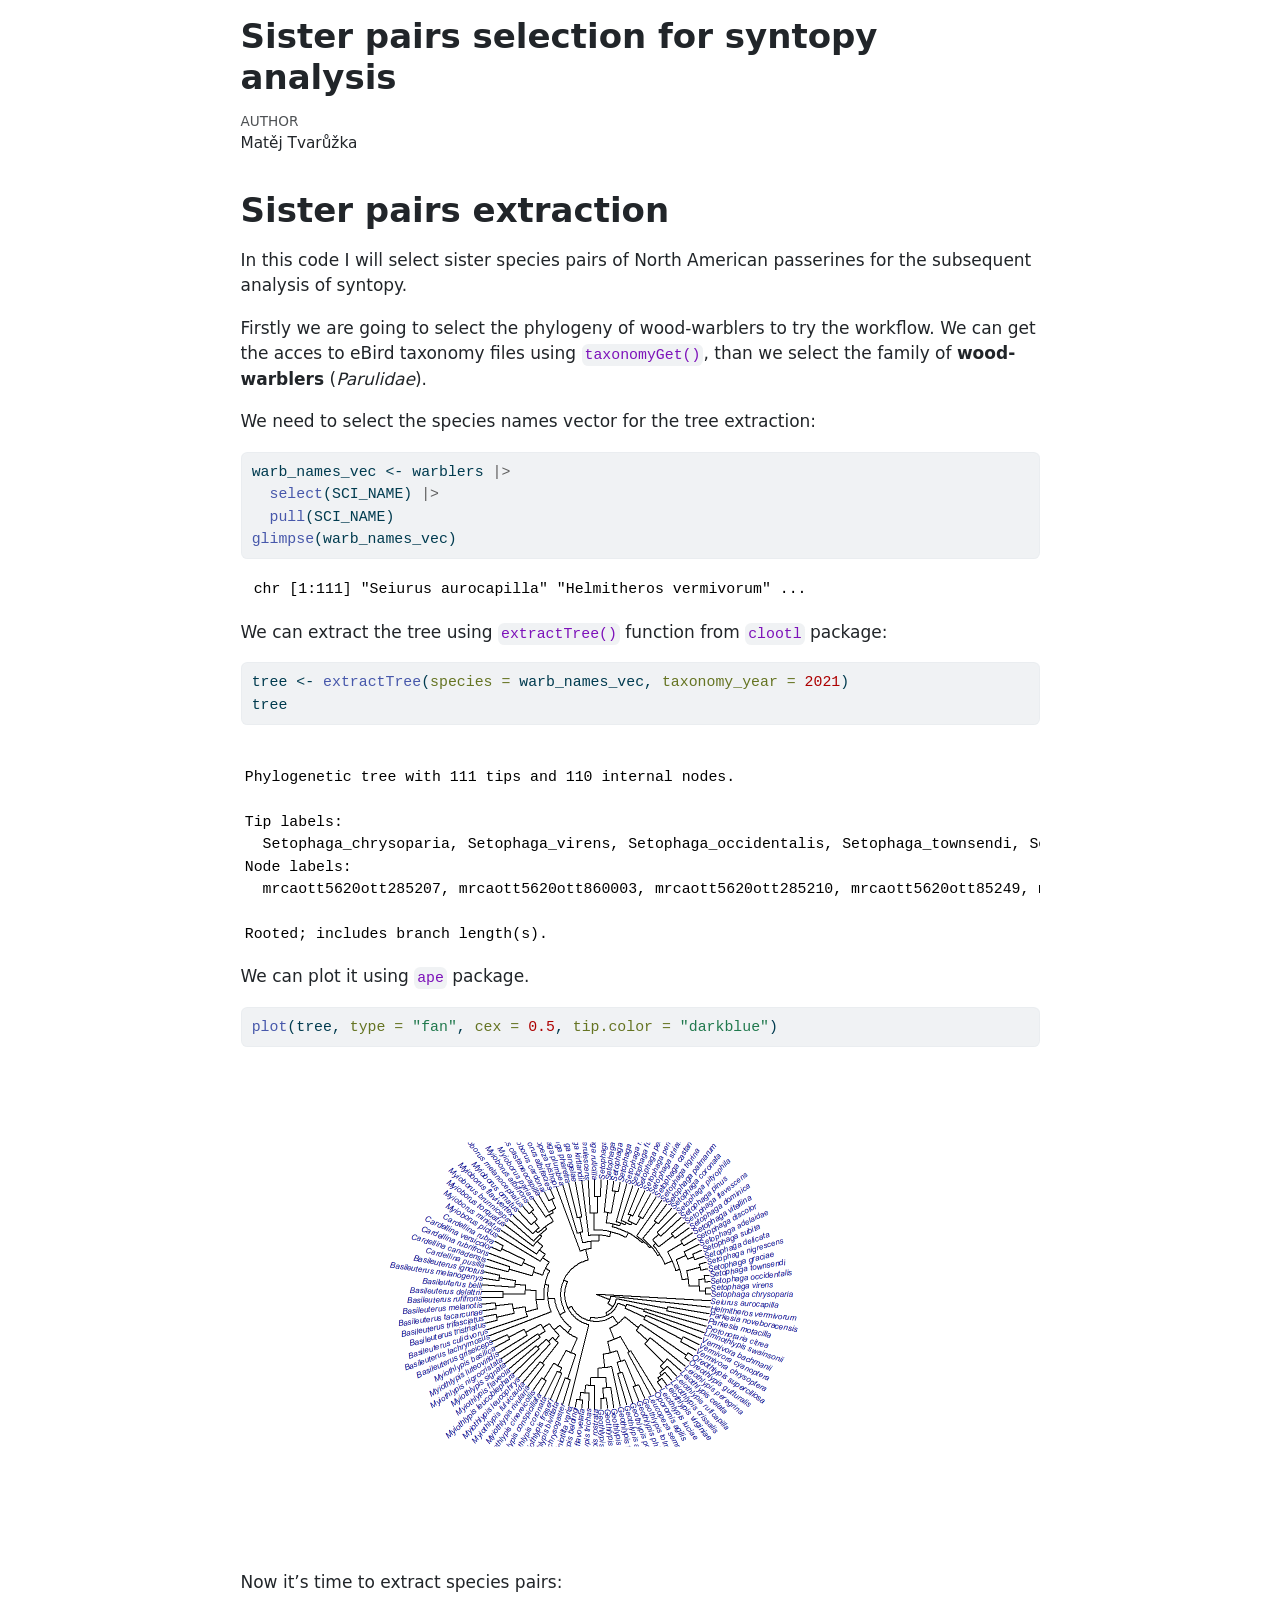
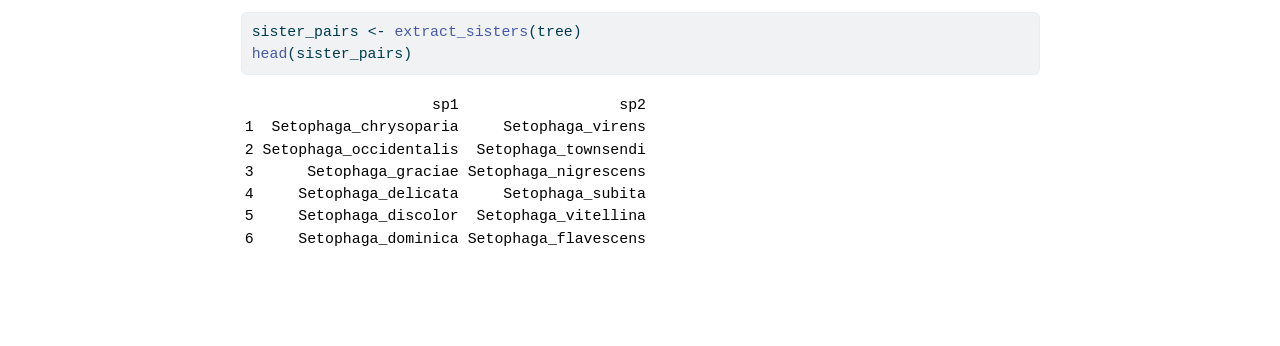
==== index.html @ 0c90c985 "update" ====
<!DOCTYPE html>
<html xmlns="http://www.w3.org/1999/xhtml" lang="en" xml:lang="en"><head>

<meta charset="utf-8">
<meta name="generator" content="quarto-1.8.27">

<meta name="viewport" content="width=device-width, initial-scale=1.0, user-scalable=yes">

<meta name="author" content="Matěj Tvarůžka">

<title>Sister pairs selection for syntopy analysis</title>
<style>
code{white-space: pre-wrap;}
span.smallcaps{font-variant: small-caps;}
div.columns{display: flex; gap: min(4vw, 1.5em);}
div.column{flex: auto; overflow-x: auto;}
div.hanging-indent{margin-left: 1.5em; text-indent: -1.5em;}
ul.task-list{list-style: none;}
ul.task-list li input[type="checkbox"] {
  width: 0.8em;
  margin: 0 0.8em 0.2em -1em; /* quarto-specific, see https://github.com/quarto-dev/quarto-cli/issues/4556 */ 
  vertical-align: middle;
}
/* CSS for syntax highlighting */
html { -webkit-text-size-adjust: 100%; }
pre > code.sourceCode { white-space: pre; position: relative; }
pre > code.sourceCode > span { display: inline-block; line-height: 1.25; }
pre > code.sourceCode > span:empty { height: 1.2em; }
.sourceCode { overflow: visible; }
code.sourceCode > span { color: inherit; text-decoration: inherit; }
div.sourceCode { margin: 1em 0; }
pre.sourceCode { margin: 0; }
@media screen {
div.sourceCode { overflow: auto; }
}
@media print {
pre > code.sourceCode { white-space: pre-wrap; }
pre > code.sourceCode > span { text-indent: -5em; padding-left: 5em; }
}
pre.numberSource code
  { counter-reset: source-line 0; }
pre.numberSource code > span
  { position: relative; left: -4em; counter-increment: source-line; }
pre.numberSource code > span > a:first-child::before
  { content: counter(source-line);
    position: relative; left: -1em; text-align: right; vertical-align: baseline;
    border: none; display: inline-block;
    -webkit-touch-callout: none; -webkit-user-select: none;
    -khtml-user-select: none; -moz-user-select: none;
    -ms-user-select: none; user-select: none;
    padding: 0 4px; width: 4em;
  }
pre.numberSource { margin-left: 3em;  padding-left: 4px; }
div.sourceCode
  {   }
@media screen {
pre > code.sourceCode > span > a:first-child::before { text-decoration: underline; }
}
</style>


<script src="index_files/libs/clipboard/clipboard.min.js"></script>
<script src="index_files/libs/quarto-html/quarto.js" type="module"></script>
<script src="index_files/libs/quarto-html/tabsets/tabsets.js" type="module"></script>
<script src="index_files/libs/quarto-html/axe/axe-check.js" type="module"></script>
<script src="index_files/libs/quarto-html/popper.min.js"></script>
<script src="index_files/libs/quarto-html/tippy.umd.min.js"></script>
<script src="index_files/libs/quarto-html/anchor.min.js"></script>
<link href="index_files/libs/quarto-html/tippy.css" rel="stylesheet">
<link href="index_files/libs/quarto-html/quarto-syntax-highlighting-ed96de9b727972fe78a7b5d16c58bf87.css" rel="stylesheet" id="quarto-text-highlighting-styles">
<script src="index_files/libs/bootstrap/bootstrap.min.js"></script>
<link href="index_files/libs/bootstrap/bootstrap-icons.css" rel="stylesheet">
<link href="index_files/libs/bootstrap/bootstrap-9e3ffae467580fdb927a41352e75a2e0.min.css" rel="stylesheet" append-hash="true" id="quarto-bootstrap" data-mode="light">


</head>

<body class="fullcontent quarto-light">

<div id="quarto-content" class="page-columns page-rows-contents page-layout-article">

<main class="content" id="quarto-document-content">

<header id="title-block-header" class="quarto-title-block default">
<div class="quarto-title">
<h1 class="title">Sister pairs selection for syntopy analysis</h1>
</div>



<div class="quarto-title-meta">

    <div>
    <div class="quarto-title-meta-heading">Author</div>
    <div class="quarto-title-meta-contents">
             <p>Matěj Tvarůžka </p>
          </div>
  </div>
    
  
    
  </div>
  


</header>


<section id="sister-pairs-extraction" class="level1">
<h1>Sister pairs extraction</h1>
<p>In this code I will select sister species pairs of North American passerines for the subsequent analysis of syntopy.</p>
<p>Firstly we are going to select the phylogeny of wood-warblers to try the workflow. We can get the acces to eBird taxonomy files using <code>taxonomyGet()</code>, than we select the family of <strong>wood-warblers</strong> (<em>Parulidae</em>).</p>
<p>We need to select the species names vector for the tree extraction:</p>
<div class="cell">
<div class="code-copy-outer-scaffold"><div class="sourceCode cell-code" id="cb1"><pre class="sourceCode r code-with-copy"><code class="sourceCode r"><span id="cb1-1"><a href="#cb1-1" aria-hidden="true" tabindex="-1"></a>warb_names_vec <span class="ot">&lt;-</span> warblers <span class="sc">|&gt;</span> </span>
<span id="cb1-2"><a href="#cb1-2" aria-hidden="true" tabindex="-1"></a>  <span class="fu">select</span>(SCI_NAME) <span class="sc">|&gt;</span> </span>
<span id="cb1-3"><a href="#cb1-3" aria-hidden="true" tabindex="-1"></a>  <span class="fu">pull</span>(SCI_NAME)</span>
<span id="cb1-4"><a href="#cb1-4" aria-hidden="true" tabindex="-1"></a><span class="fu">glimpse</span>(warb_names_vec)</span></code></pre></div><button title="Copy to Clipboard" class="code-copy-button"><i class="bi"></i></button></div>
<div class="cell-output cell-output-stdout">
<pre><code> chr [1:111] "Seiurus aurocapilla" "Helmitheros vermivorum" ...</code></pre>
</div>
</div>
<p>We can extract the tree using <code>extractTree()</code> function from <code>clootl</code> package:</p>
<div class="cell">
<div class="code-copy-outer-scaffold"><div class="sourceCode cell-code" id="cb3"><pre class="sourceCode r code-with-copy"><code class="sourceCode r"><span id="cb3-1"><a href="#cb3-1" aria-hidden="true" tabindex="-1"></a>tree <span class="ot">&lt;-</span> <span class="fu">extractTree</span>(<span class="at">species =</span> warb_names_vec, <span class="at">taxonomy_year =</span> <span class="dv">2021</span>)</span>
<span id="cb3-2"><a href="#cb3-2" aria-hidden="true" tabindex="-1"></a>tree</span></code></pre></div><button title="Copy to Clipboard" class="code-copy-button"><i class="bi"></i></button></div>
<div class="cell-output cell-output-stdout">
<pre><code>
Phylogenetic tree with 111 tips and 110 internal nodes.

Tip labels:
  Setophaga_chrysoparia, Setophaga_virens, Setophaga_occidentalis, Setophaga_townsendi, Setophaga_graciae, Setophaga_nigrescens, ...
Node labels:
  mrcaott5620ott285207, mrcaott5620ott860003, mrcaott5620ott285210, mrcaott5620ott85249, mrcaott5620ott63581, mrcaott5620ott757859, ...

Rooted; includes branch length(s).</code></pre>
</div>
</div>
<p>We can plot it using <code>ape</code> package.</p>
<div class="cell">
<div class="code-copy-outer-scaffold"><div class="sourceCode cell-code" id="cb5"><pre class="sourceCode r code-with-copy"><code class="sourceCode r"><span id="cb5-1"><a href="#cb5-1" aria-hidden="true" tabindex="-1"></a><span class="fu">plot</span>(tree, <span class="at">type =</span> <span class="st">"fan"</span>, <span class="at">cex =</span> <span class="fl">0.5</span>, <span class="at">tip.color =</span> <span class="st">"darkblue"</span>)</span></code></pre></div><button title="Copy to Clipboard" class="code-copy-button"><i class="bi"></i></button></div>
<div class="cell-output-display">
<div>
<figure class="figure">
<p><img src="index_files/figure-html/unnamed-chunk-5-1.png" class="img-fluid figure-img" width="672"></p>
</figure>
</div>
</div>
</div>
<p>Now it’s time to extract species pairs:</p>
<div class="cell">
<div class="code-copy-outer-scaffold"><div class="sourceCode cell-code" id="cb6"><pre class="sourceCode r code-with-copy"><code class="sourceCode r"><span id="cb6-1"><a href="#cb6-1" aria-hidden="true" tabindex="-1"></a>sister_pairs <span class="ot">&lt;-</span> <span class="fu">extract_sisters</span>(tree)</span>
<span id="cb6-2"><a href="#cb6-2" aria-hidden="true" tabindex="-1"></a><span class="fu">head</span>(sister_pairs)</span></code></pre></div><button title="Copy to Clipboard" class="code-copy-button"><i class="bi"></i></button></div>
<div class="cell-output cell-output-stdout">
<pre><code>                     sp1                  sp2
1  Setophaga_chrysoparia     Setophaga_virens
2 Setophaga_occidentalis  Setophaga_townsendi
3      Setophaga_graciae Setophaga_nigrescens
4     Setophaga_delicata     Setophaga_subita
5     Setophaga_discolor  Setophaga_vitellina
6     Setophaga_dominica Setophaga_flavescens</code></pre>
</div>
</div>
</section>

</main>
<!-- /main column -->
<script id="quarto-html-after-body" type="application/javascript">
  window.document.addEventListener("DOMContentLoaded", function (event) {
    const icon = "";
    const anchorJS = new window.AnchorJS();
    anchorJS.options = {
      placement: 'right',
      icon: icon
    };
    anchorJS.add('.anchored');
    const isCodeAnnotation = (el) => {
      for (const clz of el.classList) {
        if (clz.startsWith('code-annotation-')) {                     
          return true;
        }
      }
      return false;
    }
    const onCopySuccess = function(e) {
      // button target
      const button = e.trigger;
      // don't keep focus
      button.blur();
      // flash "checked"
      button.classList.add('code-copy-button-checked');
      var currentTitle = button.getAttribute("title");
      button.setAttribute("title", "Copied!");
      let tooltip;
      if (window.bootstrap) {
        button.setAttribute("data-bs-toggle", "tooltip");
        button.setAttribute("data-bs-placement", "left");
        button.setAttribute("data-bs-title", "Copied!");
        tooltip = new bootstrap.Tooltip(button, 
          { trigger: "manual", 
            customClass: "code-copy-button-tooltip",
            offset: [0, -8]});
        tooltip.show();    
      }
      setTimeout(function() {
        if (tooltip) {
          tooltip.hide();
          button.removeAttribute("data-bs-title");
          button.removeAttribute("data-bs-toggle");
          button.removeAttribute("data-bs-placement");
        }
        button.setAttribute("title", currentTitle);
        button.classList.remove('code-copy-button-checked');
      }, 1000);
      // clear code selection
      e.clearSelection();
    }
    const getTextToCopy = function(trigger) {
      const outerScaffold = trigger.parentElement.cloneNode(true);
      const codeEl = outerScaffold.querySelector('code');
      for (const childEl of codeEl.children) {
        if (isCodeAnnotation(childEl)) {
          childEl.remove();
        }
      }
      return codeEl.innerText;
    }
    const clipboard = new window.ClipboardJS('.code-copy-button:not([data-in-quarto-modal])', {
      text: getTextToCopy
    });
    clipboard.on('success', onCopySuccess);
    if (window.document.getElementById('quarto-embedded-source-code-modal')) {
      const clipboardModal = new window.ClipboardJS('.code-copy-button[data-in-quarto-modal]', {
        text: getTextToCopy,
        container: window.document.getElementById('quarto-embedded-source-code-modal')
      });
      clipboardModal.on('success', onCopySuccess);
    }
      var localhostRegex = new RegExp(/^(?:http|https):\/\/localhost\:?[0-9]*\//);
      var mailtoRegex = new RegExp(/^mailto:/);
        var filterRegex = new RegExp('/' + window.location.host + '/');
      var isInternal = (href) => {
          return filterRegex.test(href) || localhostRegex.test(href) || mailtoRegex.test(href);
      }
      // Inspect non-navigation links and adorn them if external
     var links = window.document.querySelectorAll('a[href]:not(.nav-link):not(.navbar-brand):not(.toc-action):not(.sidebar-link):not(.sidebar-item-toggle):not(.pagination-link):not(.no-external):not([aria-hidden]):not(.dropdown-item):not(.quarto-navigation-tool):not(.about-link)');
      for (var i=0; i<links.length; i++) {
        const link = links[i];
        if (!isInternal(link.href)) {
          // undo the damage that might have been done by quarto-nav.js in the case of
          // links that we want to consider external
          if (link.dataset.originalHref !== undefined) {
            link.href = link.dataset.originalHref;
          }
        }
      }
    function tippyHover(el, contentFn, onTriggerFn, onUntriggerFn) {
      const config = {
        allowHTML: true,
        maxWidth: 500,
        delay: 100,
        arrow: false,
        appendTo: function(el) {
            return el.parentElement;
        },
        interactive: true,
        interactiveBorder: 10,
        theme: 'quarto',
        placement: 'bottom-start',
      };
      if (contentFn) {
        config.content = contentFn;
      }
      if (onTriggerFn) {
        config.onTrigger = onTriggerFn;
      }
      if (onUntriggerFn) {
        config.onUntrigger = onUntriggerFn;
      }
      window.tippy(el, config); 
    }
    const noterefs = window.document.querySelectorAll('a[role="doc-noteref"]');
    for (var i=0; i<noterefs.length; i++) {
      const ref = noterefs[i];
      tippyHover(ref, function() {
        // use id or data attribute instead here
        let href = ref.getAttribute('data-footnote-href') || ref.getAttribute('href');
        try { href = new URL(href).hash; } catch {}
        const id = href.replace(/^#\/?/, "");
        const note = window.document.getElementById(id);
        if (note) {
          return note.innerHTML;
        } else {
          return "";
        }
      });
    }
    const xrefs = window.document.querySelectorAll('a.quarto-xref');
    const processXRef = (id, note) => {
      // Strip column container classes
      const stripColumnClz = (el) => {
        el.classList.remove("page-full", "page-columns");
        if (el.children) {
          for (const child of el.children) {
            stripColumnClz(child);
          }
        }
      }
      stripColumnClz(note)
      if (id === null || id.startsWith('sec-')) {
        // Special case sections, only their first couple elements
        const container = document.createElement("div");
        if (note.children && note.children.length > 2) {
          container.appendChild(note.children[0].cloneNode(true));
          for (let i = 1; i < note.children.length; i++) {
            const child = note.children[i];
            if (child.tagName === "P" && child.innerText === "") {
              continue;
            } else {
              container.appendChild(child.cloneNode(true));
              break;
            }
          }
          if (window.Quarto?.typesetMath) {
            window.Quarto.typesetMath(container);
          }
          return container.innerHTML
        } else {
          if (window.Quarto?.typesetMath) {
            window.Quarto.typesetMath(note);
          }
          return note.innerHTML;
        }
      } else {
        // Remove any anchor links if they are present
        const anchorLink = note.querySelector('a.anchorjs-link');
        if (anchorLink) {
          anchorLink.remove();
        }
        if (window.Quarto?.typesetMath) {
          window.Quarto.typesetMath(note);
        }
        if (note.classList.contains("callout")) {
          return note.outerHTML;
        } else {
          return note.innerHTML;
        }
      }
    }
    for (var i=0; i<xrefs.length; i++) {
      const xref = xrefs[i];
      tippyHover(xref, undefined, function(instance) {
        instance.disable();
        let url = xref.getAttribute('href');
        let hash = undefined; 
        if (url.startsWith('#')) {
          hash = url;
        } else {
          try { hash = new URL(url).hash; } catch {}
        }
        if (hash) {
          const id = hash.replace(/^#\/?/, "");
          const note = window.document.getElementById(id);
          if (note !== null) {
            try {
              const html = processXRef(id, note.cloneNode(true));
              instance.setContent(html);
            } finally {
              instance.enable();
              instance.show();
            }
          } else {
            // See if we can fetch this
            fetch(url.split('#')[0])
            .then(res => res.text())
            .then(html => {
              const parser = new DOMParser();
              const htmlDoc = parser.parseFromString(html, "text/html");
              const note = htmlDoc.getElementById(id);
              if (note !== null) {
                const html = processXRef(id, note);
                instance.setContent(html);
              } 
            }).finally(() => {
              instance.enable();
              instance.show();
            });
          }
        } else {
          // See if we can fetch a full url (with no hash to target)
          // This is a special case and we should probably do some content thinning / targeting
          fetch(url)
          .then(res => res.text())
          .then(html => {
            const parser = new DOMParser();
            const htmlDoc = parser.parseFromString(html, "text/html");
            const note = htmlDoc.querySelector('main.content');
            if (note !== null) {
              // This should only happen for chapter cross references
              // (since there is no id in the URL)
              // remove the first header
              if (note.children.length > 0 && note.children[0].tagName === "HEADER") {
                note.children[0].remove();
              }
              const html = processXRef(null, note);
              instance.setContent(html);
            } 
          }).finally(() => {
            instance.enable();
            instance.show();
          });
        }
      }, function(instance) {
      });
    }
        let selectedAnnoteEl;
        const selectorForAnnotation = ( cell, annotation) => {
          let cellAttr = 'data-code-cell="' + cell + '"';
          let lineAttr = 'data-code-annotation="' +  annotation + '"';
          const selector = 'span[' + cellAttr + '][' + lineAttr + ']';
          return selector;
        }
        const selectCodeLines = (annoteEl) => {
          const doc = window.document;
          const targetCell = annoteEl.getAttribute("data-target-cell");
          const targetAnnotation = annoteEl.getAttribute("data-target-annotation");
          const annoteSpan = window.document.querySelector(selectorForAnnotation(targetCell, targetAnnotation));
          const lines = annoteSpan.getAttribute("data-code-lines").split(",");
          const lineIds = lines.map((line) => {
            return targetCell + "-" + line;
          })
          let top = null;
          let height = null;
          let parent = null;
          if (lineIds.length > 0) {
              //compute the position of the single el (top and bottom and make a div)
              const el = window.document.getElementById(lineIds[0]);
              top = el.offsetTop;
              height = el.offsetHeight;
              parent = el.parentElement.parentElement;
            if (lineIds.length > 1) {
              const lastEl = window.document.getElementById(lineIds[lineIds.length - 1]);
              const bottom = lastEl.offsetTop + lastEl.offsetHeight;
              height = bottom - top;
            }
            if (top !== null && height !== null && parent !== null) {
              // cook up a div (if necessary) and position it 
              let div = window.document.getElementById("code-annotation-line-highlight");
              if (div === null) {
                div = window.document.createElement("div");
                div.setAttribute("id", "code-annotation-line-highlight");
                div.style.position = 'absolute';
                parent.appendChild(div);
              }
              div.style.top = top - 2 + "px";
              div.style.height = height + 4 + "px";
              div.style.left = 0;
              let gutterDiv = window.document.getElementById("code-annotation-line-highlight-gutter");
              if (gutterDiv === null) {
                gutterDiv = window.document.createElement("div");
                gutterDiv.setAttribute("id", "code-annotation-line-highlight-gutter");
                gutterDiv.style.position = 'absolute';
                const codeCell = window.document.getElementById(targetCell);
                const gutter = codeCell.querySelector('.code-annotation-gutter');
                gutter.appendChild(gutterDiv);
              }
              gutterDiv.style.top = top - 2 + "px";
              gutterDiv.style.height = height + 4 + "px";
            }
            selectedAnnoteEl = annoteEl;
          }
        };
        const unselectCodeLines = () => {
          const elementsIds = ["code-annotation-line-highlight", "code-annotation-line-highlight-gutter"];
          elementsIds.forEach((elId) => {
            const div = window.document.getElementById(elId);
            if (div) {
              div.remove();
            }
          });
          selectedAnnoteEl = undefined;
        };
          // Handle positioning of the toggle
      window.addEventListener(
        "resize",
        throttle(() => {
          elRect = undefined;
          if (selectedAnnoteEl) {
            selectCodeLines(selectedAnnoteEl);
          }
        }, 10)
      );
      function throttle(fn, ms) {
      let throttle = false;
      let timer;
        return (...args) => {
          if(!throttle) { // first call gets through
              fn.apply(this, args);
              throttle = true;
          } else { // all the others get throttled
              if(timer) clearTimeout(timer); // cancel #2
              timer = setTimeout(() => {
                fn.apply(this, args);
                timer = throttle = false;
              }, ms);
          }
        };
      }
        // Attach click handler to the DT
        const annoteDls = window.document.querySelectorAll('dt[data-target-cell]');
        for (const annoteDlNode of annoteDls) {
          annoteDlNode.addEventListener('click', (event) => {
            const clickedEl = event.target;
            if (clickedEl !== selectedAnnoteEl) {
              unselectCodeLines();
              const activeEl = window.document.querySelector('dt[data-target-cell].code-annotation-active');
              if (activeEl) {
                activeEl.classList.remove('code-annotation-active');
              }
              selectCodeLines(clickedEl);
              clickedEl.classList.add('code-annotation-active');
            } else {
              // Unselect the line
              unselectCodeLines();
              clickedEl.classList.remove('code-annotation-active');
            }
          });
        }
    const findCites = (el) => {
      const parentEl = el.parentElement;
      if (parentEl) {
        const cites = parentEl.dataset.cites;
        if (cites) {
          return {
            el,
            cites: cites.split(' ')
          };
        } else {
          return findCites(el.parentElement)
        }
      } else {
        return undefined;
      }
    };
    var bibliorefs = window.document.querySelectorAll('a[role="doc-biblioref"]');
    for (var i=0; i<bibliorefs.length; i++) {
      const ref = bibliorefs[i];
      const citeInfo = findCites(ref);
      if (citeInfo) {
        tippyHover(citeInfo.el, function() {
          var popup = window.document.createElement('div');
          citeInfo.cites.forEach(function(cite) {
            var citeDiv = window.document.createElement('div');
            citeDiv.classList.add('hanging-indent');
            citeDiv.classList.add('csl-entry');
            var biblioDiv = window.document.getElementById('ref-' + cite);
            if (biblioDiv) {
              citeDiv.innerHTML = biblioDiv.innerHTML;
            }
            popup.appendChild(citeDiv);
          });
          return popup.innerHTML;
        });
      }
    }
  });
  </script>
</div> <!-- /content -->




</body></html>
---- index_files/libs/quarto-html/tippy.css ----
.tippy-box[data-animation=fade][data-state=hidden]{opacity:0}[data-tippy-root]{max-width:calc(100vw - 10px)}.tippy-box{position:relative;background-color:#333;color:#fff;border-radius:4px;font-size:14px;line-height:1.4;white-space:normal;outline:0;transition-property:transform,visibility,opacity}.tippy-box[data-placement^=top]>.tippy-arrow{bottom:0}.tippy-box[data-placement^=top]>.tippy-arrow:before{bottom:-7px;left:0;border-width:8px 8px 0;border-top-color:initial;transform-origin:center top}.tippy-box[data-placement^=bottom]>.tippy-arrow{top:0}.tippy-box[data-placement^=bottom]>.tippy-arrow:before{top:-7px;left:0;border-width:0 8px 8px;border-bottom-color:initial;transform-origin:center bottom}.tippy-box[data-placement^=left]>.tippy-arrow{right:0}.tippy-box[data-placement^=left]>.tippy-arrow:before{border-width:8px 0 8px 8px;border-left-color:initial;right:-7px;transform-origin:center left}.tippy-box[data-placement^=right]>.tippy-arrow{left:0}.tippy-box[data-placement^=right]>.tippy-arrow:before{left:-7px;border-width:8px 8px 8px 0;border-right-color:initial;transform-origin:center right}.tippy-box[data-inertia][data-state=visible]{transition-timing-function:cubic-bezier(.54,1.5,.38,1.11)}.tippy-arrow{width:16px;height:16px;color:#333}.tippy-arrow:before{content:"";position:absolute;border-color:transparent;border-style:solid}.tippy-content{position:relative;padding:5px 9px;z-index:1}
---- index_files/libs/quarto-html/quarto-syntax-highlighting-ed96de9b727972fe78a7b5d16c58bf87.css ----
/* quarto syntax highlight colors */
:root {
  --quarto-hl-ot-color: #003B4F;
  --quarto-hl-at-color: #657422;
  --quarto-hl-ss-color: #20794D;
  --quarto-hl-an-color: #5E5E5E;
  --quarto-hl-fu-color: #4758AB;
  --quarto-hl-st-color: #20794D;
  --quarto-hl-cf-color: #003B4F;
  --quarto-hl-op-color: #5E5E5E;
  --quarto-hl-er-color: #AD0000;
  --quarto-hl-bn-color: #AD0000;
  --quarto-hl-al-color: #AD0000;
  --quarto-hl-va-color: #111111;
  --quarto-hl-bu-color: inherit;
  --quarto-hl-ex-color: inherit;
  --quarto-hl-pp-color: #AD0000;
  --quarto-hl-in-color: #5E5E5E;
  --quarto-hl-vs-color: #20794D;
  --quarto-hl-wa-color: #5E5E5E;
  --quarto-hl-do-color: #5E5E5E;
  --quarto-hl-im-color: #00769E;
  --quarto-hl-ch-color: #20794D;
  --quarto-hl-dt-color: #AD0000;
  --quarto-hl-fl-color: #AD0000;
  --quarto-hl-co-color: #5E5E5E;
  --quarto-hl-cv-color: #5E5E5E;
  --quarto-hl-cn-color: #8f5902;
  --quarto-hl-sc-color: #5E5E5E;
  --quarto-hl-dv-color: #AD0000;
  --quarto-hl-kw-color: #003B4F;
}

/* other quarto variables */
:root {
  --quarto-font-monospace: SFMono-Regular, Menlo, Monaco, Consolas, "Liberation Mono", "Courier New", monospace;
}

/* syntax highlight based on Pandoc's rules */
pre > code.sourceCode > span {
  color: #003B4F;
}

code.sourceCode > span {
  color: #003B4F;
}

div.sourceCode,
div.sourceCode pre.sourceCode {
  color: #003B4F;
}

/* Normal */
code span {
  color: #003B4F;
}

/* Alert */
code span.al {
  color: #AD0000;
  font-style: inherit;
}

/* Annotation */
code span.an {
  color: #5E5E5E;
  font-style: inherit;
}

/* Attribute */
code span.at {
  color: #657422;
  font-style: inherit;
}

/* BaseN */
code span.bn {
  color: #AD0000;
  font-style: inherit;
}

/* BuiltIn */
code span.bu {
  font-style: inherit;
}

/* ControlFlow */
code span.cf {
  color: #003B4F;
  font-weight: bold;
  font-style: inherit;
}

/* Char */
code span.ch {
  color: #20794D;
  font-style: inherit;
}

/* Constant */
code span.cn {
  color: #8f5902;
  font-style: inherit;
}

/* Comment */
code span.co {
  color: #5E5E5E;
  font-style: inherit;
}

/* CommentVar */
code span.cv {
  color: #5E5E5E;
  font-style: italic;
}

/* Documentation */
code span.do {
  color: #5E5E5E;
  font-style: italic;
}

/* DataType */
code span.dt {
  color: #AD0000;
  font-style: inherit;
}

/* DecVal */
code span.dv {
  color: #AD0000;
  font-style: inherit;
}

/* Error */
code span.er {
  color: #AD0000;
  font-style: inherit;
}

/* Extension */
code span.ex {
  font-style: inherit;
}

/* Float */
code span.fl {
  color: #AD0000;
  font-style: inherit;
}

/* Function */
code span.fu {
  color: #4758AB;
  font-style: inherit;
}

/* Import */
code span.im {
  color: #00769E;
  font-style: inherit;
}

/* Information */
code span.in {
  color: #5E5E5E;
  font-style: inherit;
}

/* Keyword */
code span.kw {
  color: #003B4F;
  font-weight: bold;
  font-style: inherit;
}

/* Operator */
code span.op {
  color: #5E5E5E;
  font-style: inherit;
}

/* Other */
code span.ot {
  color: #003B4F;
  font-style: inherit;
}

/* Preprocessor */
code span.pp {
  color: #AD0000;
  font-style: inherit;
}

/* SpecialChar */
code span.sc {
  color: #5E5E5E;
  font-style: inherit;
}

/* SpecialString */
code span.ss {
  color: #20794D;
  font-style: inherit;
}

/* String */
code span.st {
  color: #20794D;
  font-style: inherit;
}

/* Variable */
code span.va {
  color: #111111;
  font-style: inherit;
}

/* VerbatimString */
code span.vs {
  color: #20794D;
  font-style: inherit;
}

/* Warning */
code span.wa {
  color: #5E5E5E;
  font-style: italic;
}

.prevent-inlining {
  content: "</";
}

/*# sourceMappingURL=0920dd6d7437995b8cdf7429764427b1.css.map */
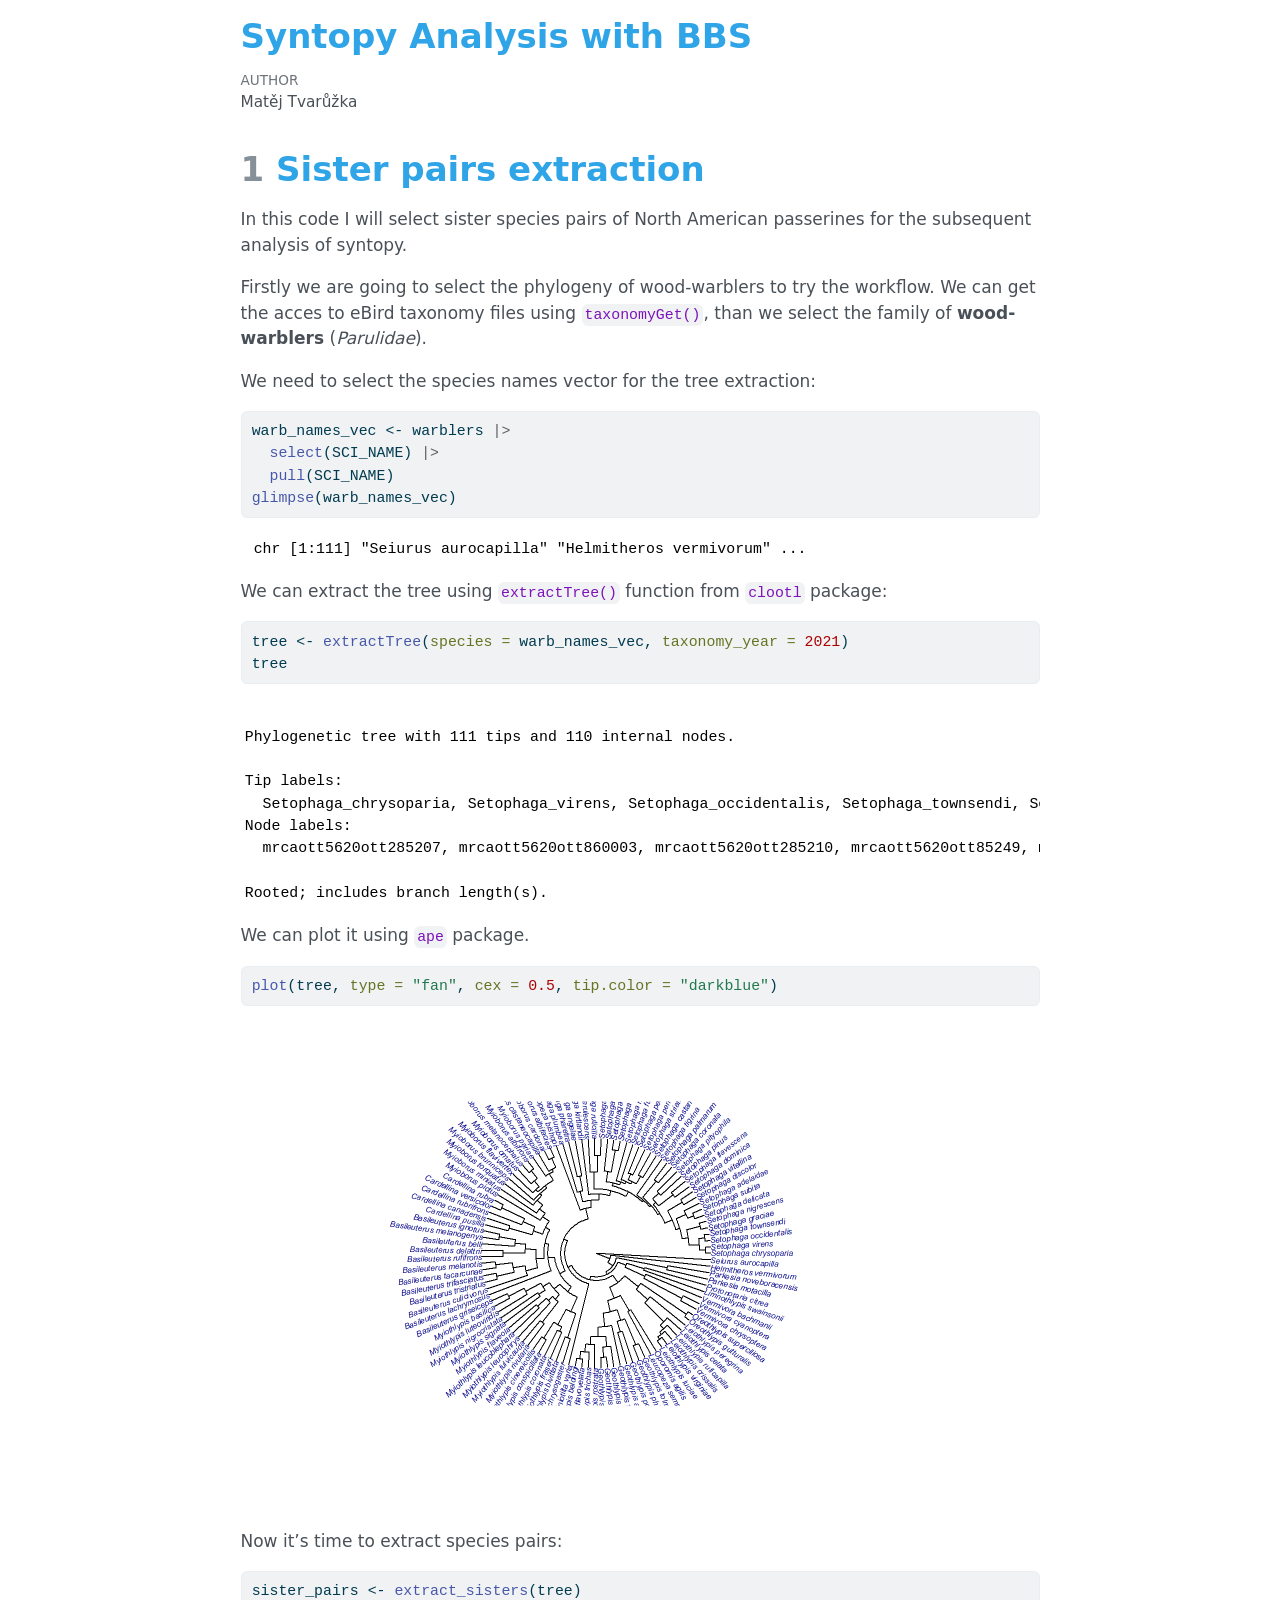
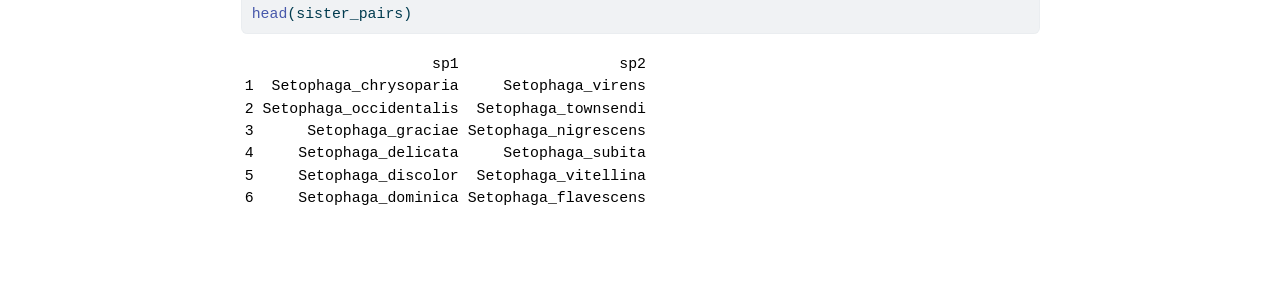
==== commit eaf95144: "update" ====
--- a/index.html
+++ b/index.html
@@ -8,7 +8,7 @@
 
 <meta name="author" content="Matěj Tvarůžka">
 
-<title>Sister pairs selection for syntopy analysis</title>
+<title>Syntopy Analysis with BBS</title>
 <style>
 code{white-space: pre-wrap;}
 span.smallcaps{font-variant: small-caps;}
@@ -70,7 +70,7 @@
 <link href="index_files/libs/quarto-html/quarto-syntax-highlighting-ed96de9b727972fe78a7b5d16c58bf87.css" rel="stylesheet" id="quarto-text-highlighting-styles">
 <script src="index_files/libs/bootstrap/bootstrap.min.js"></script>
 <link href="index_files/libs/bootstrap/bootstrap-icons.css" rel="stylesheet">
-<link href="index_files/libs/bootstrap/bootstrap-9e3ffae467580fdb927a41352e75a2e0.min.css" rel="stylesheet" append-hash="true" id="quarto-bootstrap" data-mode="light">
+<link href="index_files/libs/bootstrap/bootstrap-dc85b374c7a62ded844cf051e948ba70.min.css" rel="stylesheet" append-hash="true" id="quarto-bootstrap" data-mode="light">
 
 
 </head>
@@ -83,7 +83,7 @@
 
 <header id="title-block-header" class="quarto-title-block default">
 <div class="quarto-title">
-<h1 class="title">Sister pairs selection for syntopy analysis</h1>
+<h1 class="title">Syntopy Analysis with BBS</h1>
 </div>
 
 
@@ -106,8 +106,8 @@
 </header>
 
 
-<section id="sister-pairs-extraction" class="level1">
-<h1>Sister pairs extraction</h1>
+<section id="sister-pairs-extraction" class="level1" data-number="1">
+<h1 data-number="1"><span class="header-section-number">1</span> Sister pairs extraction</h1>
 <p>In this code I will select sister species pairs of North American passerines for the subsequent analysis of syntopy.</p>
 <p>Firstly we are going to select the phylogeny of wood-warblers to try the workflow. We can get the acces to eBird taxonomy files using <code>taxonomyGet()</code>, than we select the family of <strong>wood-warblers</strong> (<em>Parulidae</em>).</p>
 <p>We need to select the species names vector for the tree extraction:</p>
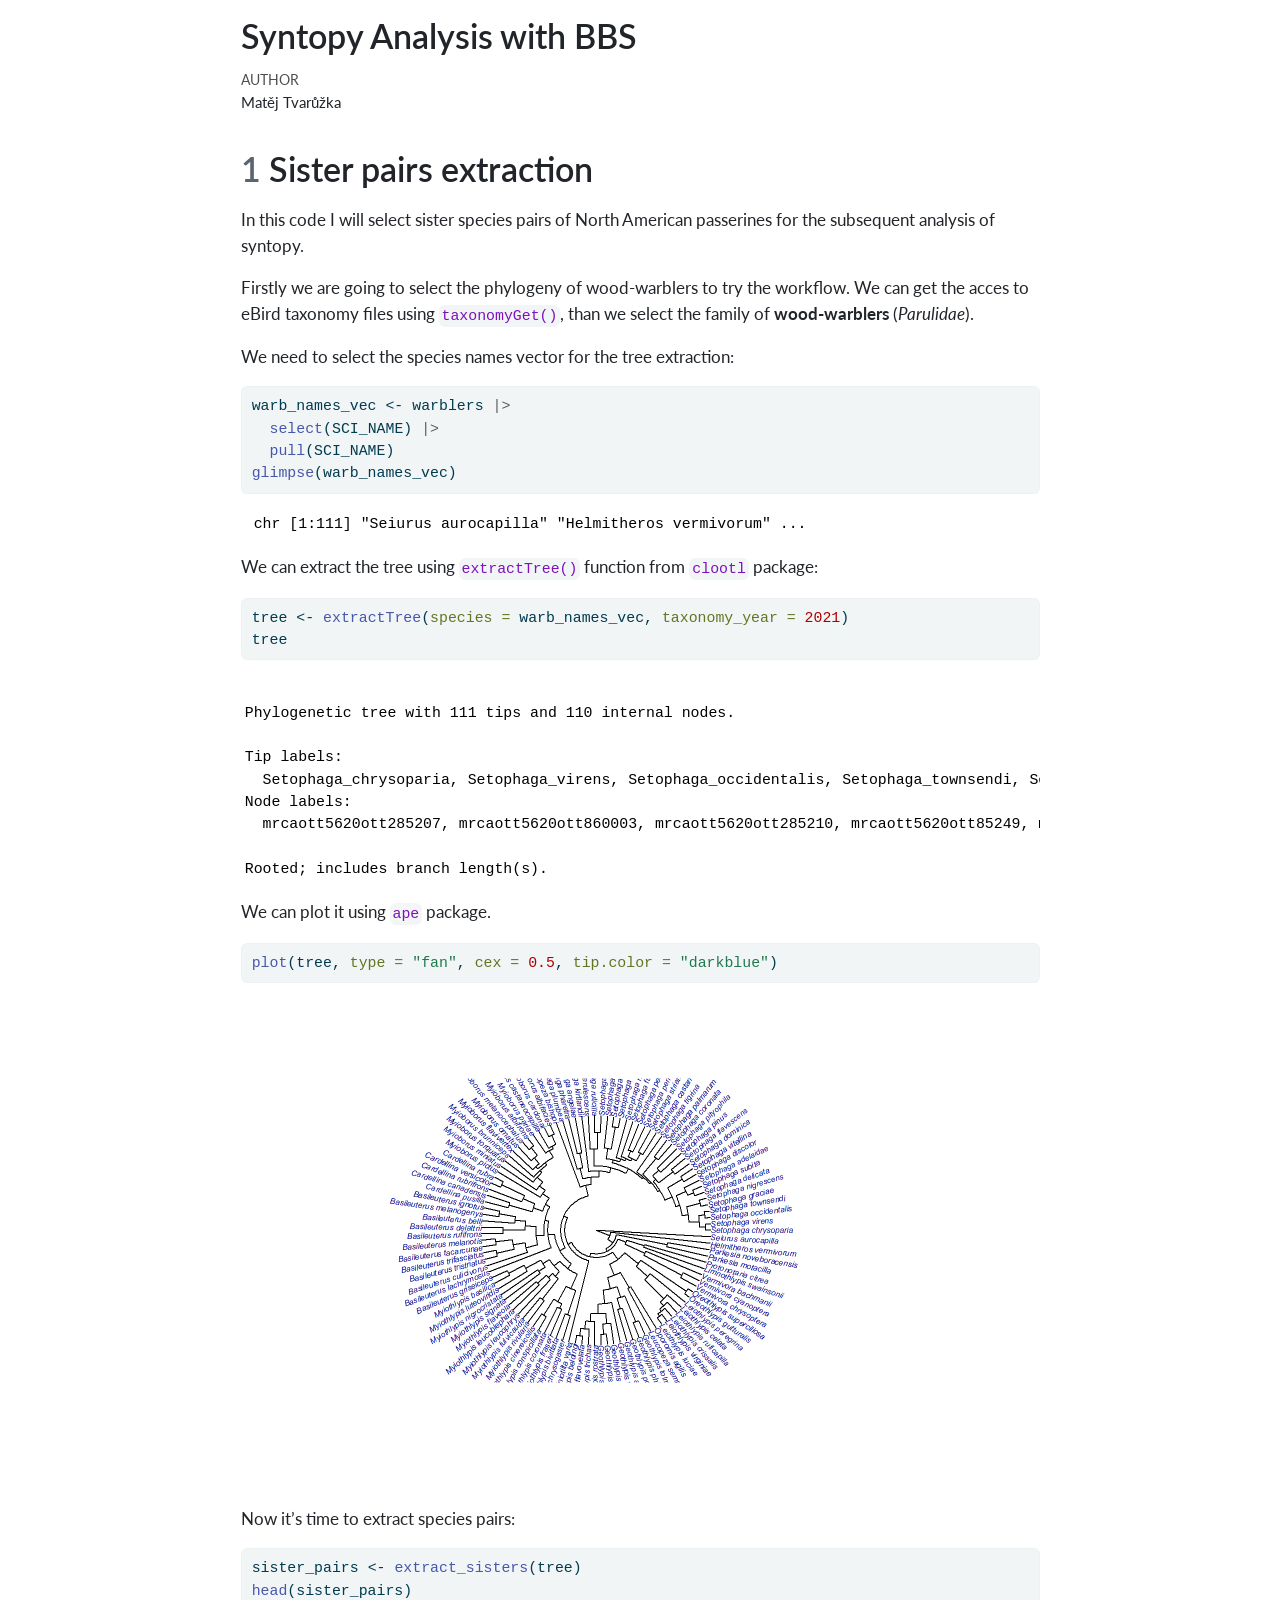
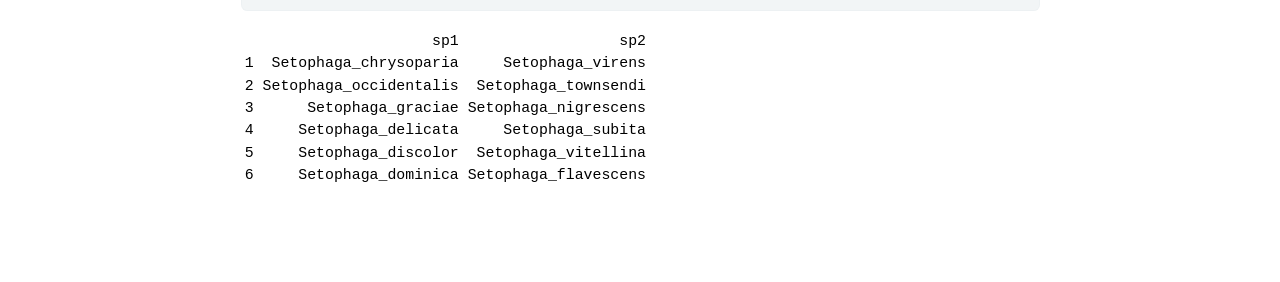
==== commit 8257764e: "update" ====
--- a/index.html
+++ b/index.html
@@ -70,7 +70,7 @@
 <link href="index_files/libs/quarto-html/quarto-syntax-highlighting-ed96de9b727972fe78a7b5d16c58bf87.css" rel="stylesheet" id="quarto-text-highlighting-styles">
 <script src="index_files/libs/bootstrap/bootstrap.min.js"></script>
 <link href="index_files/libs/bootstrap/bootstrap-icons.css" rel="stylesheet">
-<link href="index_files/libs/bootstrap/bootstrap-dc85b374c7a62ded844cf051e948ba70.min.css" rel="stylesheet" append-hash="true" id="quarto-bootstrap" data-mode="light">
+<link href="index_files/libs/bootstrap/bootstrap-0b716d6fe31096b8dc5b1cb48462c79f.min.css" rel="stylesheet" append-hash="true" id="quarto-bootstrap" data-mode="light">
 
 
 </head>
